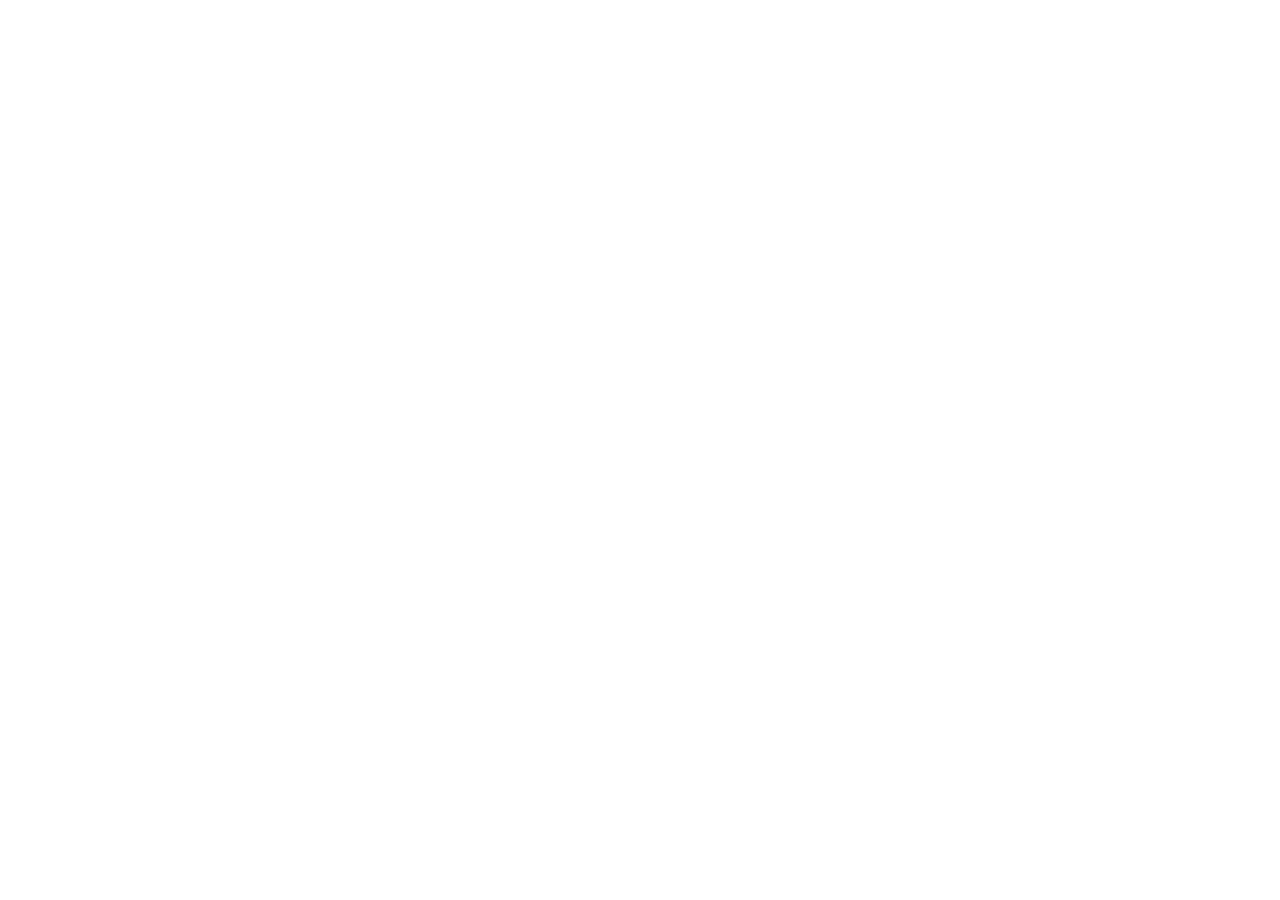
==== app/index.html @ e15418b8 "Update and rename index.html to index.html" ====
<!DOCTYPE html>
<html lang="nl">
<head>
  <meta charset="UTF-8" />
  <meta name="viewport" content="width=device-width, initial-scale=1.0"/>
  <title>Cascadia Score Companion</title>

  <link rel="stylesheet" href="styles.css">

  <link rel="manifest" href="manifest.json">
  <meta name="theme-color" content="#1e293b">

  <meta name="apple-mobile-web-app-capable" content="yes">
</head>

<body>

<div id="app"></div>

<script src="app.js"></script>
<script>
  if ('serviceWorker' in navigator) {
    navigator.serviceWorker.register('sw.js');
  }
</script>

</body>
</html>
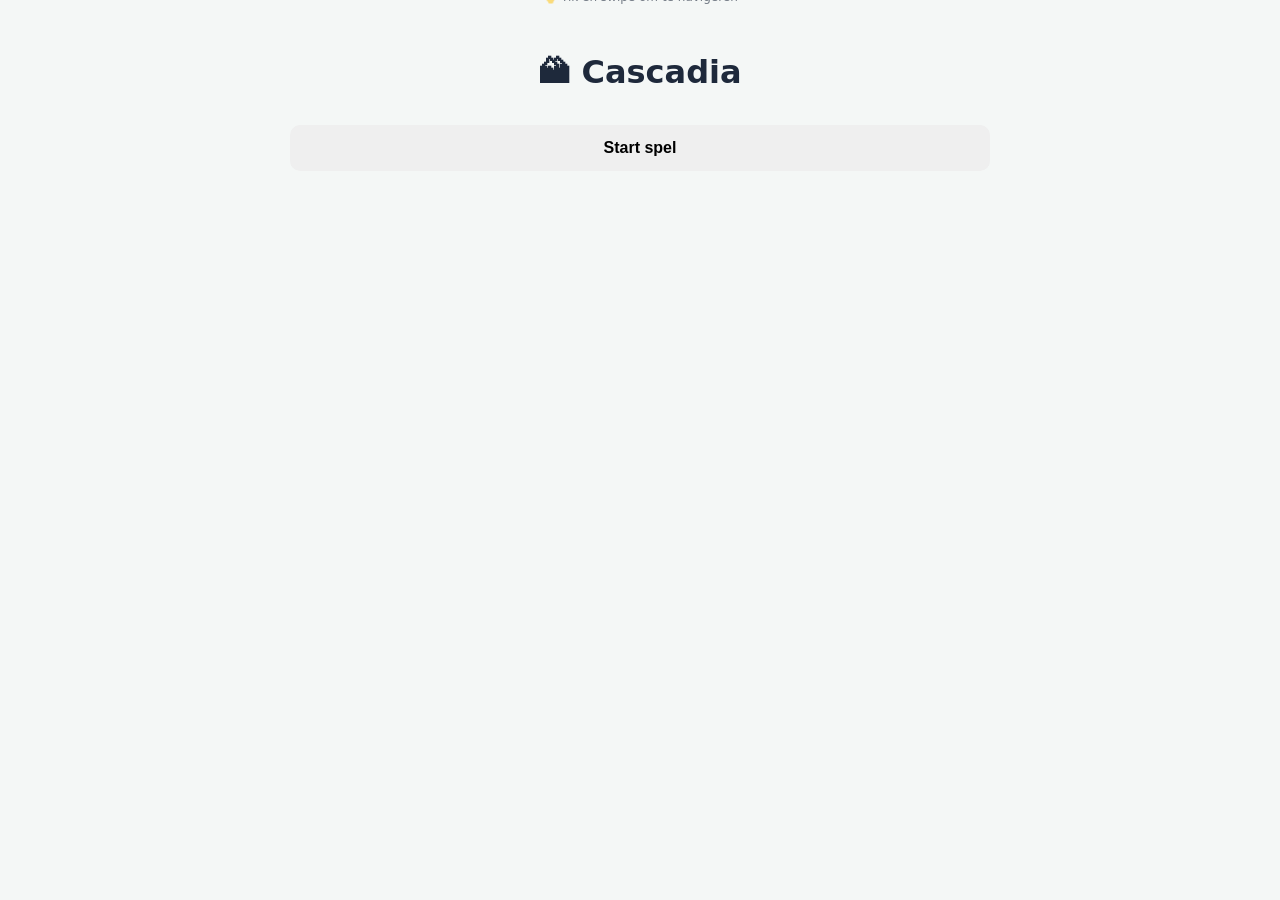
==== commit d1550bfa: "Add navigation hint to index.html" ====
--- a/app/index.html
+++ b/app/index.html
@@ -14,6 +14,7 @@
 </head>
 
 <body>
+  <p class="hint">👆 Tik en swipe om te navigeren</p>
 
 <div id="app"></div>
 
--- a/app/styles.css
+++ b/app/styles.css
@@ -0,0 +1,103 @@
+body {
+  margin: 0;
+  font-family: system-ui, sans-serif;
+  background: #f4f7f6;
+  color: #1e293b;
+}
+
+.container {
+  padding: 16px;
+  max-width: 700px;
+  margin: auto;
+}
+
+h1 {
+  text-align: center;
+}
+
+.card {
+  background: white;
+  padding: 16px;
+  border-radius: 12px;
+  margin-top: 12px;
+}
+
+input {
+  width: 100%;
+  font-size: 18px;
+  padding: 12px;
+  margin-top: 6px;
+  border-radius: 8px;
+  border: 1px solid #cbd5e1;
+}
+
+button {
+  width: 100%;
+  padding: 14px;
+  margin-top: 12px;
+  border: none;
+  border-radius: 10px;
+  font-size: 16px;
+  font-weight: bold;
+}
+
+.primary {
+  background: #1e293b;
+  color: white;
+}
+
+.secondary {
+  background: #e2e8f0;
+}
+
+.scoreboard {
+  position: fixed;
+  bottom: 0;
+  left: 0;
+  right: 0;
+  background: #1e293b;
+  color: white;
+  display: flex;
+  justify-content: space-around;
+  padding: 10px;
+}
+
+.player {
+  text-align: center;
+  font-size: 12px;
+}
+
+.score {
+  font-size: 18px;
+  color: #4ade80;
+}
+
+.row {
+  display: flex;
+  justify-content: space-between;
+  align-items: center;
+  padding: 10px 0;
+  border-bottom: 1px solid #e2e8f0;
+}
+
+.name input {
+  border: none;
+  font-size: 16px;
+  background: transparent;
+  font-weight: 600;
+  width: 140px;
+}
+
+.score input {
+  width: 90px;
+  text-align: right;
+  font-size: 20px;
+  padding: 10px;
+}
+
+.hint {
+  text-align: center;
+  font-size: 12px;
+  opacity: 0.6;
+  margin-top: -10px;
+}
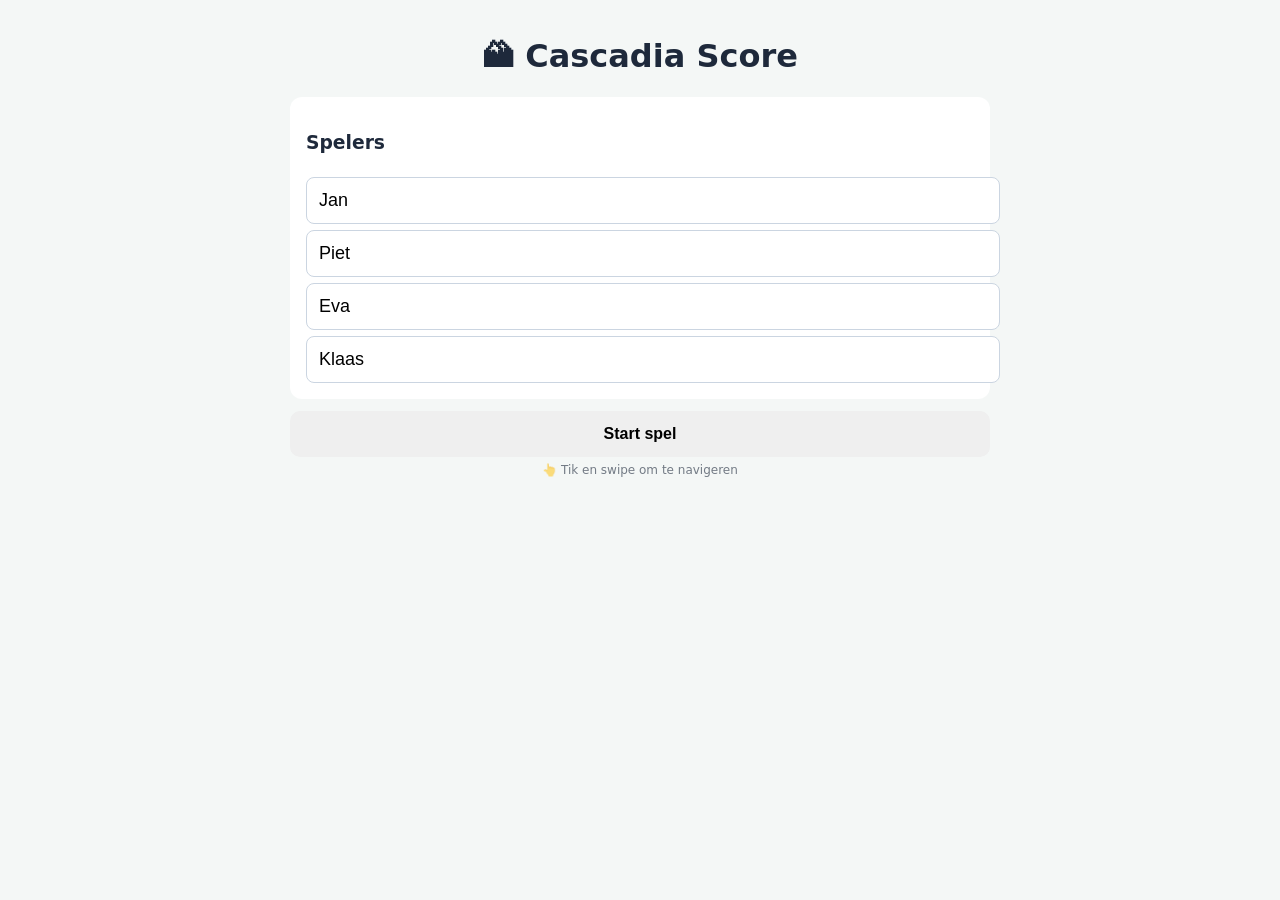
==== commit 40ac4dd5: "Update index.html" ====
--- a/app/index.html
+++ b/app/index.html
@@ -14,10 +14,10 @@
 </head>
 
 <body>
-  <p class="hint">👆 Tik en swipe om te navigeren</p>
+  
 
 <div id="app"></div>
-
+<p class="hint">👆 Tik en swipe om te navigeren</p>
 <script src="app.js"></script>
 <script>
   if ('serviceWorker' in navigator) {
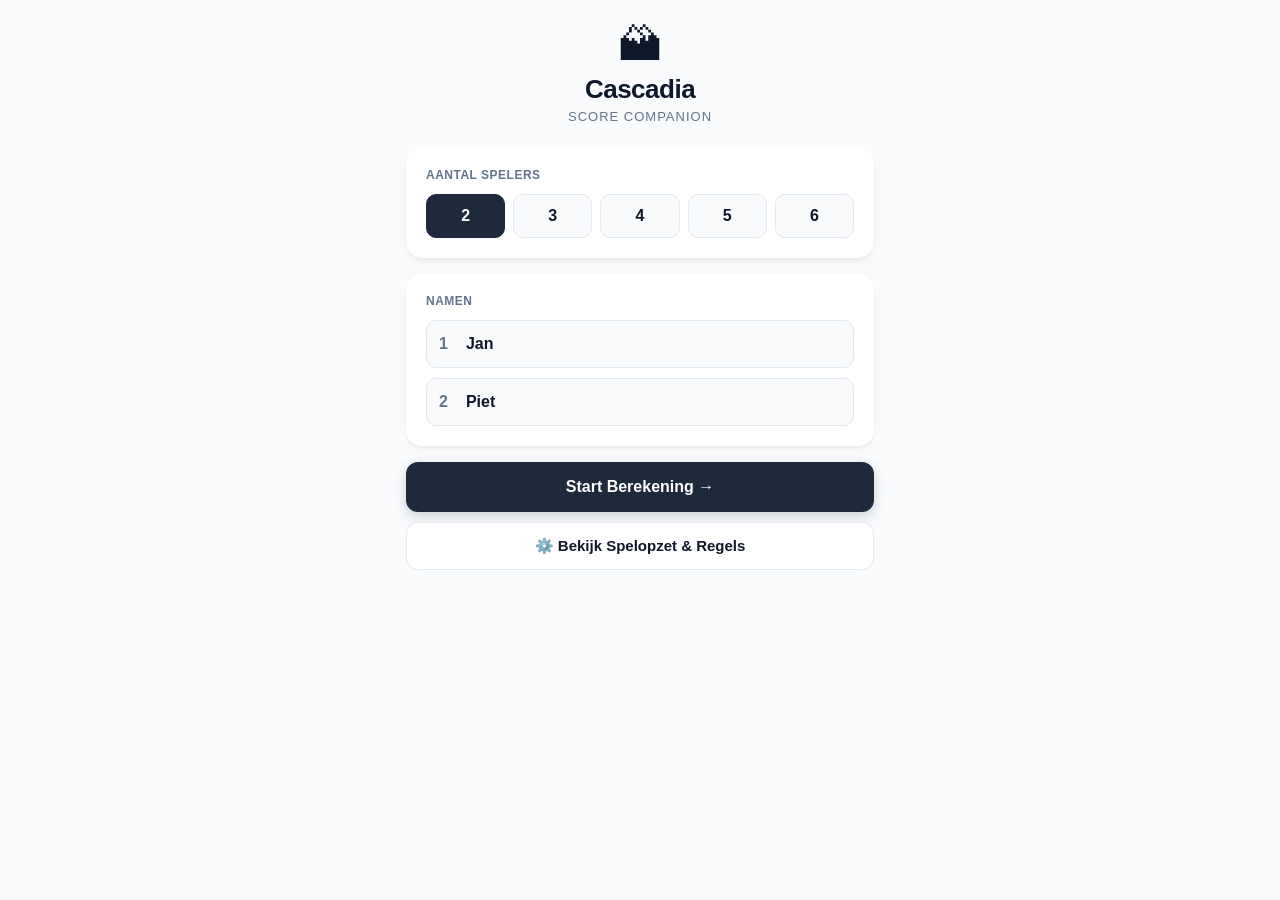
==== commit 9d9f57a9: "Update index.html" ====
--- a/app/index.html
+++ b/app/index.html
@@ -17,7 +17,7 @@
   
 
 <div id="app"></div>
-<p class="hint">👆 Tik en swipe om te navigeren</p>
+
 <script src="app.js"></script>
 <script>
   if ('serviceWorker' in navigator) {
--- a/app/styles.css
+++ b/app/styles.css
@@ -1,103 +1,486 @@
+:root {
+  --bg-main: #f8fafc;
+  --card-bg: #ffffff;
+  --text-main: #0f172a;
+  --text-muted: #64748b;
+  --border-color: #e2e8f0;
+  --primary: #1e293b;
+  --primary-hover: #0f172a;
+  --category-color: #1e293b;
+}
+
+* {
+  box-sizing: border-box;
+  -webkit-tap-highlight-color: transparent;
+}
+
 body {
   margin: 0;
-  font-family: system-ui, sans-serif;
-  background: #f4f7f6;
-  color: #1e293b;
-}
-
-.container {
-  padding: 16px;
-  max-width: 700px;
-  margin: auto;
-}
-
+  font-family: -apple-system, BlinkMacSystemFont, "Segoe UI", Roboto, sans-serif;
+  background: var(--bg-main);
+  color: var(--text-main);
+  padding-bottom: 90px;
+}
+
+.core-container {
+  padding: 20px 16px;
+  max-width: 500px;
+  margin: 0 auto;
+}
+
+/* Breedbeeld-overide voor het resultatenscherm als de tabel getoond wordt */
+.core-container.wide {
+  max-width: 800px;
+}
+
+/* --- HERO HEADER --- */
+.hero-header {
+  text-align: center;
+  margin-bottom: 24px;
+}
+.hero-icon {
+  font-size: 44px;
+  display: block;
+  margin-bottom: 4px;
+}
 h1 {
-  text-align: center;
-}
-
+  font-size: 26px;
+  margin: 0;
+  font-weight: 800;
+  letter-spacing: -0.5px;
+}
+.subtitle {
+  color: var(--text-muted);
+  margin: 4px 0 0 0;
+  font-size: 13px;
+  text-transform: uppercase;
+  letter-spacing: 1px;
+}
+
+/* --- CARDS & GRIDS --- */
 .card {
-  background: white;
+  background: var(--card-bg);
+  padding: 20px;
+  border-radius: 16px;
+  box-shadow: 0 4px 6px -1px rgba(0,0,0,0.05), 0 2px 4px -2px rgba(0,0,0,0.05);
+  margin-bottom: 16px;
+}
+
+.section-label {
+  display: block;
+  font-size: 12px;
+  font-weight: 700;
+  text-transform: uppercase;
+  color: var(--text-muted);
+  margin-bottom: 12px;
+  letter-spacing: 0.5px;
+}
+
+.player-selector-grid {
+  display: grid;
+  grid-template-columns: repeat(5, 1fr);
+  gap: 8px;
+}
+
+/* --- INPUTS & BUTTONS --- */
+.inputs-stack {
+  display: flex;
+  flex-direction: column;
+  gap: 10px;
+}
+
+.input-group {
+  display: flex;
+  align-items: center;
+  background: var(--bg-main);
+  border-radius: 10px;
+  padding: 4px 12px;
+  border: 1px solid var(--border-color);
+}
+.input-number {
+  font-weight: 700;
+  color: var(--text-muted);
+  margin-right: 12px;
+  width: 16px;
+}
+.input-group input {
+  width: 100%;
+  border: none;
+  background: transparent;
+  padding: 10px 0;
+  font-size: 16px;
+  font-weight: 600;
+  color: var(--text-main);
+}
+.input-group input:focus {
+  outline: none;
+}
+
+button {
+  font-family: inherit;
+  cursor: pointer;
+  user-select: none;
+  transition: all 0.2s ease;
+  /* CRUCIAL: Stopt de iOS double-tap zoom op alle knoppen! */
+  touch-action: manipulation;
+}
+
+.btn-select {
+  background: var(--bg-main);
+  border: 1px solid var(--border-color);
+  border-radius: 10px;
+  padding: 12px 0;
+  font-size: 16px;
+  font-weight: 700;
+  color: var(--text-main);
+}
+.btn-select.active {
+  background: var(--primary);
+  color: white;
+  border-color: var(--primary);
+}
+
+.btn-primary {
+  width: 100%;
+  background: var(--primary);
+  color: white;
+  border: none;
   padding: 16px;
   border-radius: 12px;
-  margin-top: 12px;
-}
-
-input {
+  font-size: 16px;
+  font-weight: 700;
+  box-shadow: 0 4px 12px rgba(30, 41, 59, 0.2);
+  margin-bottom: 10px;
+}
+.btn-primary:active {
+  transform: scale(0.98);
+}
+
+.btn-secondary {
   width: 100%;
+  background: transparent;
+  color: var(--text-main);
+  border: 1px solid var(--border-color);
+  padding: 14px;
+  border-radius: 12px;
+  font-size: 15px;
+  font-weight: 600;
+  background: white;
+}
+
+/* --- GAME SCREEN --- */
+.step-header {
+  display: flex;
+  align-items: center;
+  justify-content: space-between;
+  margin-bottom: 20px;
+  background: white;
+  padding: 12px;
+  border-radius: 14px;
+  box-shadow: 0 2px 4px rgba(0,0,0,0.02);
+}
+.step-title {
+  text-align: center;
+  display: flex;
+  flex-direction: column;
+  align-items: center;
+}
+.step-title h2 {
+  margin: 4px 0 2px 0;
   font-size: 18px;
-  padding: 12px;
-  margin-top: 6px;
-  border-radius: 8px;
-  border: 1px solid #cbd5e1;
-}
-
-button {
-  width: 100%;
-  padding: 14px;
-  margin-top: 12px;
+  font-weight: 800;
+}
+.cat-badge {
+  font-size: 24px;
+}
+.step-counter {
+  font-size: 11px;
+  font-weight: 700;
+  color: var(--text-muted);
+  background: var(--bg-main);
+  padding: 2px 8px;
+  border-radius: 20px;
+}
+.btn-back, .btn-next-step {
+  background: var(--bg-main);
+  border: 1px solid var(--border-color);
+  width: 44px;
+  height: 44px;
+  border-radius: 50%;
+  font-size: 16px;
+  display: flex;
+  align-items: center;
+  justify-content: center;
+}
+.btn-back:disabled {
+  opacity: 0.3;
+}
+.btn-next-step {
+  background: var(--category-color);
+  color: white;
   border: none;
-  border-radius: 10px;
-  font-size: 16px;
-  font-weight: bold;
-}
-
-.primary {
-  background: #1e293b;
-  color: white;
-}
-
-.secondary {
-  background: #e2e8f0;
-}
-
-.scoreboard {
+}
+
+/* --- STEPPER CONTROL --- */
+.scoring-list {
+  display: flex;
+  flex-direction: column;
+  gap: 10px;
+}
+.player-score-card {
+  display: flex;
+  align-items: center;
+  justify-content: space-between;
+  background: var(--card-bg);
+  padding: 12px 16px;
+  border-radius: 14px;
+  box-shadow: 0 2px 4px rgba(0,0,0,0.02);
+  border-left: 4px solid var(--category-color);
+}
+.player-name {
+  font-weight: 700;
+  font-size: 16px;
+}
+
+.stepper-control {
+  display: flex;
+  align-items: center;
+  background: var(--bg-main);
+  border-radius: 24px;
+  padding: 4px;
+  border: 1px solid var(--border-color);
+}
+.btn-step {
+  background: white;
+  border: 1px solid var(--border-color);
+  width: 36px;
+  height: 36px;
+  border-radius: 50%;
+  font-size: 18px;
+  font-weight: 700;
+  display: flex;
+  align-items: center;
+  justify-content: center;
+  box-shadow: 0 2px 4px rgba(0,0,0,0.05);
+}
+.btn-step:active {
+  transform: scale(0.9);
+}
+.score-display-wrapper {
+  min-width: 60px;
+  text-align: center;
+  cursor: pointer;
+  display: flex;
+  flex-direction: column;
+  justify-content: center;
+  align-items: center;
+  padding: 0 4px;
+}
+.score-value {
+  font-size: 20px;
+  font-weight: 800;
+  color: var(--text-main);
+}
+.tap-hint {
+  font-size: 9px;
+  font-weight: 700;
+  color: var(--category-color);
+  opacity: 0.7;
+  margin-top: -2px;
+}
+
+/* --- FOOTER / SCOREBOARD --- */
+.game-footer {
   position: fixed;
   bottom: 0;
   left: 0;
   right: 0;
-  background: #1e293b;
+  background: var(--primary);
+  padding: 12px 16px;
+  box-shadow: 0 -4px 20px rgba(0,0,0,0.1);
+  backdrop-filter: blur(8px);
+  z-index: 10;
+}
+.mini-scoreboard {
+  display: flex;
+  gap: 8px;
+  overflow-x: auto;
+  max-width: 500px;
+  margin: 0 auto;
+  white-space: nowrap;
+}
+.mini-scoreboard::-webkit-scrollbar {
+  display: none;
+}
+.mini-player-pill {
+  background: rgba(255,255,255,0.1);
+  padding: 6px 14px;
+  border-radius: 20px;
   color: white;
-  display: flex;
-  justify-content: space-around;
-  padding: 10px;
-}
-
-.player {
-  text-align: center;
-  font-size: 12px;
-}
-
-.score {
+  font-size: 13px;
+  display: flex;
+  gap: 8px;
+  align-items: center;
+}
+.mini-player-pill.leading {
+  background: var(--category-color);
+  box-shadow: 0 0 10px rgba(255,255,255,0.2);
+  border: 1px solid rgba(255,255,255,0.3);
+}
+.mini-name {
+  font-weight: 500;
+  opacity: 0.9;
+}
+.mini-score {
+  font-weight: 800;
+}
+
+/* --- RESULT & LEADERBOARD --- */
+.leaderboard {
+  padding: 8px 0;
+}
+.leaderboard-row {
+  display: flex;
+  justify-content: space-between;
+  align-items: center;
+  padding: 14px 20px;
+  border-bottom: 1px solid var(--border-color);
+}
+.leaderboard-row:last-child {
+  border-bottom: none;
+}
+.rank-and-name {
+  display: flex;
+  align-items: center;
+  gap: 12px;
+}
+.rank-badge {
+  background: var(--bg-main);
+  width: 28px;
+  height: 28px;
+  border-radius: 50%;
+  display: flex;
+  align-items: center;
+  justify-content: center;
+  font-size: 13px;
+  font-weight: 700;
+}
+.winner-row {
+  background: #fef08a;
+  border-radius: 12px;
+}
+.winner-row .rank-badge {
+  background: #facc15;
+  color: #713f12;
+}
+.winner-row .player-name {
+  color: #713f12;
+}
+.final-score {
+  font-weight: 800;
   font-size: 18px;
-  color: #4ade80;
-}
-
-.row {
+}
+.animate-pop {
+  animation: pop 0.4s cubic-bezier(0.175, 0.885, 0.32, 1.275);
+}
+@keyframes pop {
+  0% { transform: scale(0.8); opacity: 0; }
+  100% { transform: scale(1); opacity: 1; }
+}
+.action-buttons {
+  display: flex;
+  flex-direction: column;
+  gap: 10px;
+}
+
+/* --- DETAILS TABLE MATRIX --- */
+.table-wrapper {
+  overflow-x: auto;
+  margin-top: 16px;
+  border-radius: 12px;
+  border: 1px solid var(--border-color);
+  background: white;
+}
+.matrix-table {
+  width: 100%;
+  border-collapse: collapse;
+  text-align: left;
+  font-size: 14px;
+}
+.matrix-table th, .matrix-table td {
+  padding: 10px 12px;
+  border-bottom: 1px solid var(--border-color);
+}
+.matrix-table th {
+  background: var(--bg-main);
+  font-weight: 700;
+}
+.matrix-table tr:last-child td {
+  border-bottom: none;
+}
+.matrix-table .row-total {
+  background: #f1f5f9;
+  font-weight: 800;
+}
+.matrix-table .row-total td {
+  font-size: 15px;
+}
+
+/* --- MODAL DIALOG (RULES) --- */
+.modal {
+  display: none;
+  position: fixed;
+  top: 0; left: 0; right: 0; bottom: 0;
+  background: rgba(15, 23, 42, 0.6);
+  backdrop-filter: blur(4px);
+  z-index: 100;
+  align-items: center;
+  justify-content: center;
+  padding: 16px;
+}
+.modal.open {
+  display: flex;
+}
+.modal-content {
+  background: white;
+  border-radius: 20px;
+  max-width: 450px;
+  width: 100%;
+  max-height: 80vh;
+  overflow-y: auto;
+  padding: 24px;
+  box-shadow: 0 20px 25px -5px rgba(0,0,0,0.1);
+}
+.modal-header {
   display: flex;
   justify-content: space-between;
   align-items: center;
-  padding: 10px 0;
-  border-bottom: 1px solid #e2e8f0;
-}
-
-.name input {
+  margin-bottom: 16px;
+  border-bottom: 1px solid var(--border-color);
+  padding-bottom: 10px;
+}
+.modal-header h3 { margin: 0; font-size: 20px; font-weight: 800; }
+.btn-close {
+  background: var(--bg-main);
   border: none;
-  font-size: 16px;
-  background: transparent;
-  font-weight: 600;
-  width: 140px;
-}
-
-.score input {
-  width: 90px;
-  text-align: right;
-  font-size: 20px;
-  padding: 10px;
-}
-
-.hint {
-  text-align: center;
-  font-size: 12px;
-  opacity: 0.6;
-  margin-top: -10px;
-}
+  width: 32px; height: 32px;
+  border-radius: 50%;
+  font-size: 16px;
+  font-weight: 700;
+}
+.rules-body h4 {
+  margin: 14px 0 6px 0;
+  color: var(--primary);
+  font-size: 14px;
+  text-transform: uppercase;
+  letter-spacing: 0.5px;
+}
+.rules-body p, .rules-body ul {
+  margin: 0 0 10px 0;
+  font-size: 14px;
+  line-height: 1.5;
+  color: #334155;
+  padding-left: 20px;
+}
+.rules-body ul { padding-left: 20px; }
+.rules-body li { margin-bottom: 4px; }
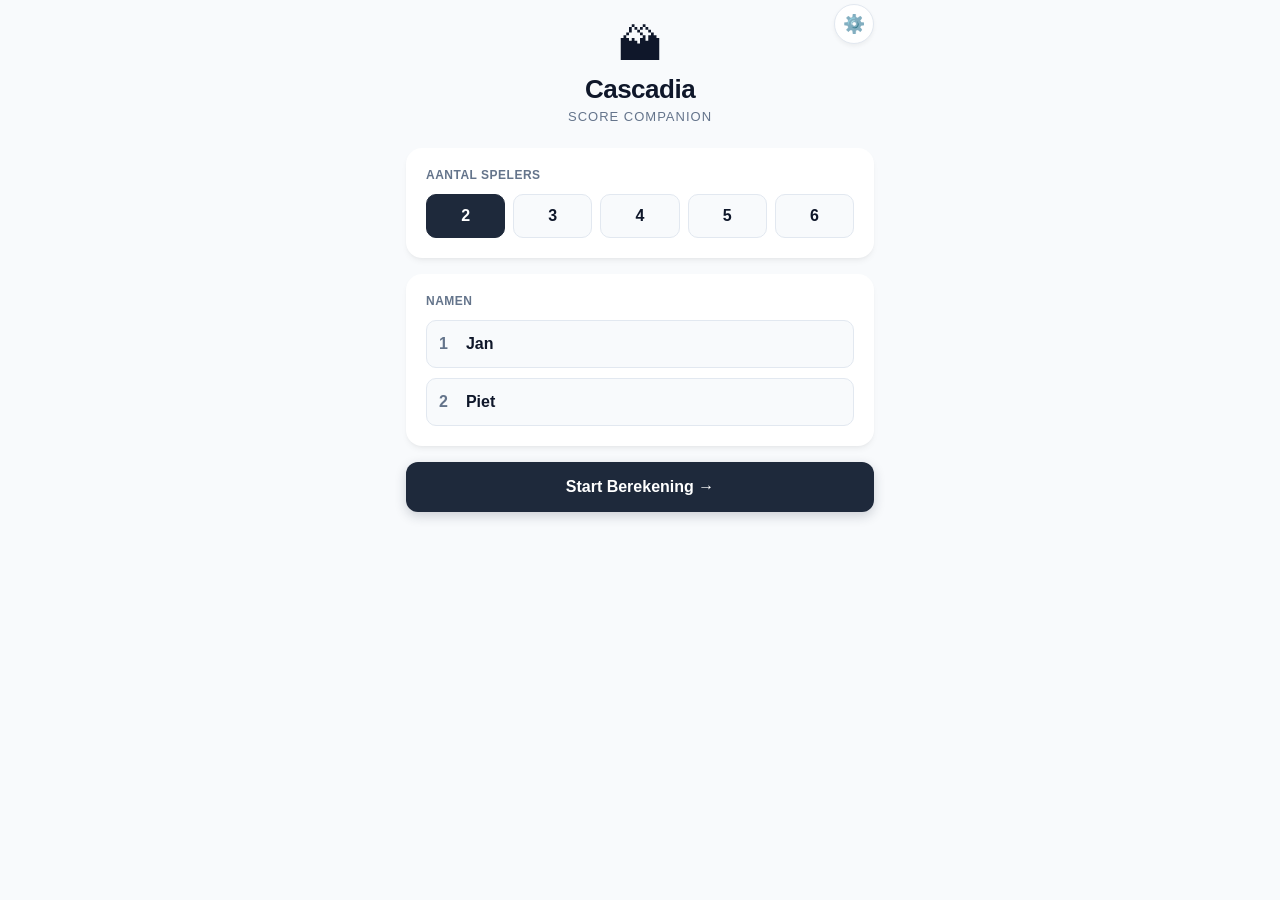
==== commit d5debe55: "Update app icons in index.html" ====
--- a/app/index.html
+++ b/app/index.html
@@ -6,11 +6,17 @@
   <title>Cascadia Score Companion</title>
 
   <link rel="stylesheet" href="styles.css">
+  <link rel="manifest" href="manifest.json">
+  
+  <meta name="theme-color" content="#1e293b">
+  <meta name="apple-mobile-web-app-capable" content="yes">
+  <meta name="apple-mobile-web-app-status-bar-style" content="default">
+  <meta name="apple-mobile-web-app-title" content="Cascadia">
 
-  <link rel="manifest" href="manifest.json">
-  <meta name="theme-color" content="#1e293b">
+  <link rel="apple-touch-icon" href="app/image.png">
+  <link rel="icon" type="image/png" href="app/image.png">
 
-  <meta name="apple-mobile-web-app-capable" content="yes">
+  
 </head>
 
 <body>
--- a/app/styles.css
+++ b/app/styles.css
@@ -484,3 +484,45 @@
 }
 .rules-body ul { padding-left: 20px; }
 .rules-body li { margin-bottom: 4px; }
+
+
+/* Zwevende tandwiel/info knop op het setup scherm */
+.btn-info-floating {
+  position: absolute;
+  top: 4px;
+  right: 16px;
+  background: white;
+  border: 1px solid var(--border-color);
+  width: 40px;
+  height: 40px;
+  border-radius: 50%;
+  font-size: 18px;
+  display: flex;
+  align-items: center;
+  justify-content: center;
+  box-shadow: 0 2px 4px rgba(0,0,0,0.05);
+  z-index: 5;
+}
+.btn-info-floating:active {
+  transform: scale(0.9);
+  background: var(--bg-main);
+}
+
+/* Prullenbak knop mooi geïntegreerd naast de hoofdaanwijzer */
+.btn-reset-inline {
+  background: #fee2e2;
+  border: 1px solid #fca5a5;
+  width: 54px;
+  height: 54px; /* Zelfde hoogte als de btn-primary */
+  border-radius: 12px;
+  font-size: 20px;
+  display: flex;
+  align-items: center;
+  justify-content: center;
+  transition: all 0.2s ease;
+  touch-action: manipulation;
+}
+.btn-reset-inline:active {
+  transform: scale(0.95);
+  background: #fca5a5;
+}
